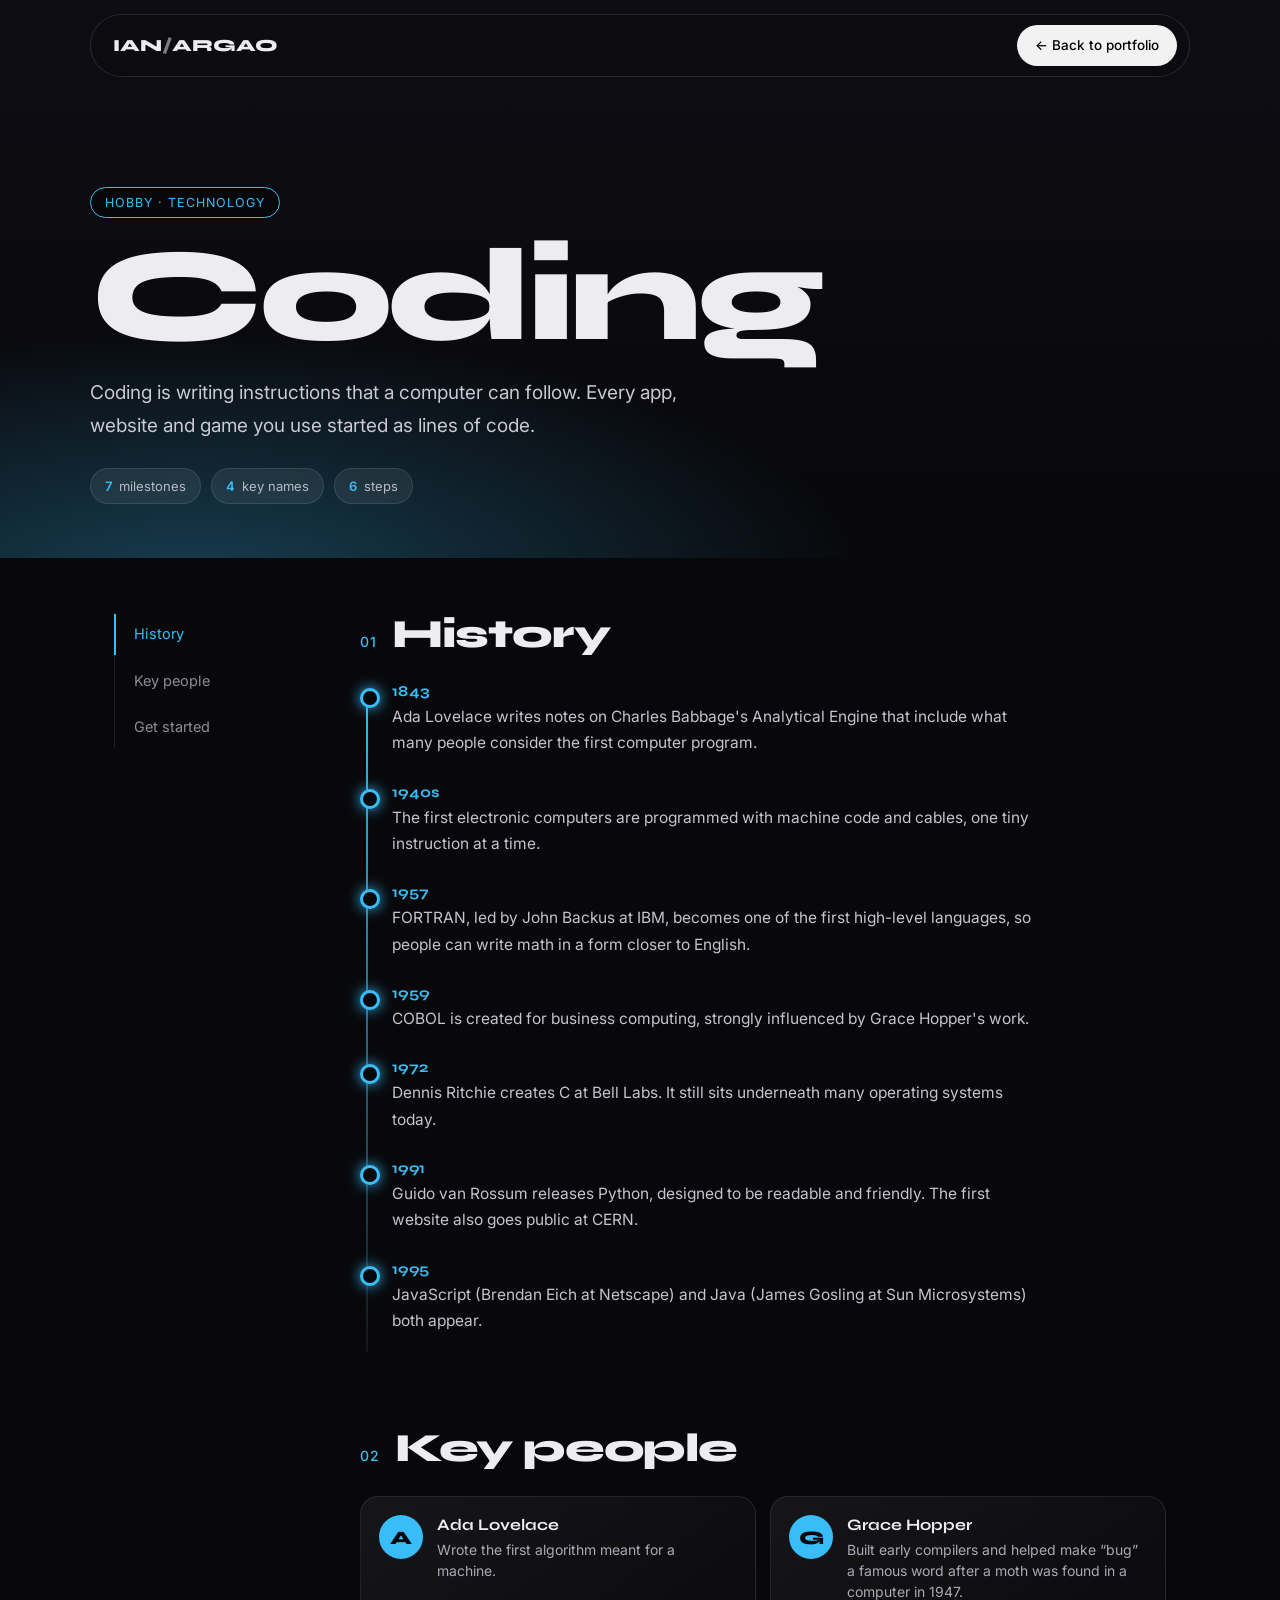
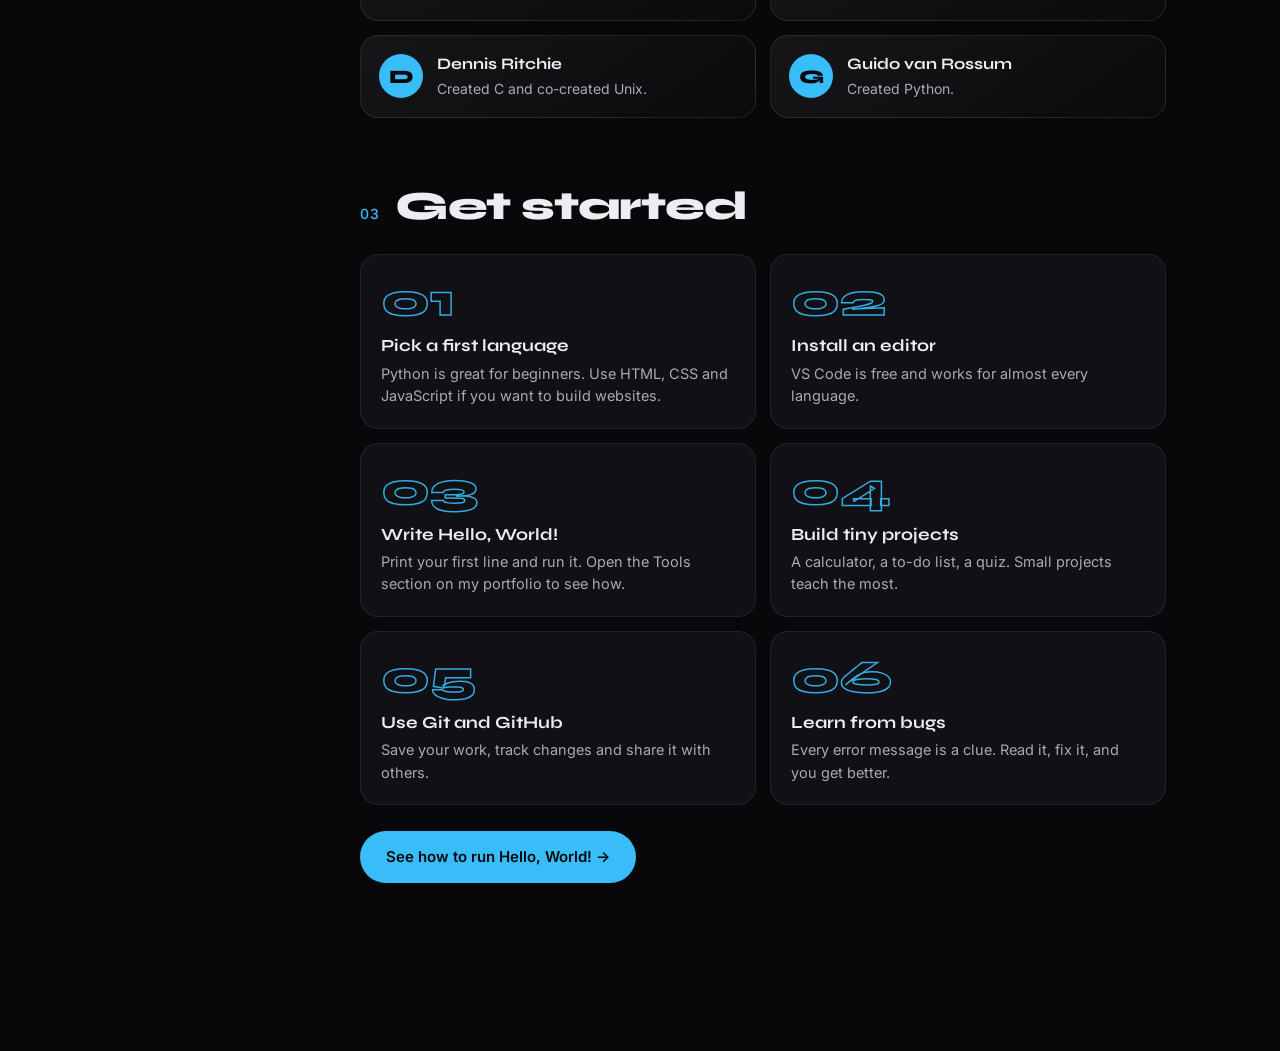
==== hobby.html @ 98737c6c "Change the design" ====
<!DOCTYPE html>
<html lang="en">
<head>
  <meta charset="utf-8">
  <meta name="viewport" content="width=device-width,initial-scale=1">
  <title>Hobby | Ian Argao</title>
  <link rel="preconnect" href="https://fonts.googleapis.com">
  <link href="https://fonts.googleapis.com/css2?family=Inter:wght@400;500;600&family=Syne:wght@700;800&display=swap" rel="stylesheet">
  <style>
*{box-sizing:border-box;margin:0;padding:0}html{scroll-behavior:smooth}
body{background:#08080b;color:#ececf1;font:16px/1.7 Inter,system-ui,sans-serif}
a{color:inherit;text-decoration:none}
.top{position:fixed;top:14px;left:50%;transform:translateX(-50%);z-index:30;width:min(1100px,calc(100% - 28px));
  display:flex;justify-content:space-between;align-items:center;padding:10px 12px 10px 22px;border-radius:999px;
  background:rgba(12,12,16,.65);-webkit-backdrop-filter:blur(14px);backdrop-filter:blur(14px);border:1px solid rgba(255,255,255,.12)}
.logo{font:800 17px/1 Syne,Inter,sans-serif;letter-spacing:-.01em}.logo span{opacity:.5}
.back{font-size:13.5px;padding:9px 18px;border-radius:999px;background:#f2f2f2;color:#000;font-weight:500;transition:.2s}
.back:hover{background:#fff;transform:translateX(-2px)}
.lang{display:none}.lang.on{display:block}
.hero{position:relative;min-height:62vh;display:flex;align-items:flex-end;padding:120px 24px 54px;overflow:hidden;
  background:linear-gradient(180deg,rgba(8,8,11,.35) 0%,rgba(8,8,11,.92) 85%,#08080b 100%),var(--img) center/cover,#101018}
.hero:before{content:"";position:absolute;inset:0;background:radial-gradient(ellipse 75% 65% at 15% 105%,var(--ac),transparent 70%);opacity:.3;pointer-events:none}
.hero-in{position:relative;max-width:1100px;margin:0 auto;width:100%}
.pill{display:inline-block;font-size:12.5px;letter-spacing:.08em;text-transform:uppercase;color:var(--ac);border:1px solid var(--ac);border-radius:999px;padding:4px 14px;margin-bottom:18px;background:rgba(0,0,0,.35)}
.hero h1{font:800 clamp(52px,11vw,132px)/.92 Syne,Inter,sans-serif;letter-spacing:-.04em;margin-bottom:20px}
.hero p{max-width:620px;font-size:clamp(16px,2vw,19px);color:#c9c9d2}
.stats{display:flex;flex-wrap:wrap;gap:10px;margin-top:26px}
.stats span{font-size:13px;color:#b9b9c4;padding:6px 14px;border-radius:999px;background:rgba(255,255,255,.07);border:1px solid rgba(255,255,255,.1)}
.stats b{color:var(--ac);font-weight:600;margin-right:3px}
.layout{max-width:1100px;margin:0 auto;padding:56px 24px 100px;display:grid;grid-template-columns:190px 1fr;gap:56px}
.side{position:sticky;top:96px;align-self:start;display:flex;flex-direction:column;gap:6px;border-left:1px solid rgba(255,255,255,.1)}
.side button{background:none;border:0;color:#8d8d99;font:inherit;font-size:14.5px;text-align:left;padding:8px 0 8px 18px;margin-left:-1px;border-left:2px solid transparent;cursor:pointer;transition:.2s}
.side button:hover{color:#fff}
.side button.on{color:var(--ac);border-left-color:var(--ac)}
section{scroll-margin-top:96px;margin-bottom:68px}
h2{display:flex;align-items:baseline;gap:14px;font:800 clamp(28px,4vw,40px)/1 Syne,Inter,sans-serif;letter-spacing:-.03em;margin-bottom:28px}
h2 span{font:500 14px/1 Inter,sans-serif;color:var(--ac);letter-spacing:.1em}
.tlw{position:relative;padding-left:32px}
.tlw:before{content:"";position:absolute;left:6px;top:8px;bottom:8px;width:2px;background:linear-gradient(var(--ac),rgba(255,255,255,.06))}
.ev{position:relative;padding-bottom:26px}
.ev:before{content:"";position:absolute;left:-32px;top:6px;width:14px;height:14px;border-radius:50%;background:#08080b;border:3px solid var(--ac);box-shadow:0 0 14px var(--ac)}
.ev em{display:block;font:normal 700 15px/1.2 Syne,Inter,sans-serif;color:var(--ac);letter-spacing:.02em;margin-bottom:4px}
.ev p{color:#c4c4ce;font-size:15.5px;max-width:640px}
.pcs{display:grid;grid-template-columns:repeat(2,1fr);gap:14px}
.pc{display:flex;gap:14px;align-items:flex-start;padding:18px;border-radius:18px;background:linear-gradient(145deg,rgba(255,255,255,.06),rgba(255,255,255,.015));border:1px solid rgba(255,255,255,.09)}
.pc i{flex:none;width:44px;height:44px;border-radius:50%;display:grid;place-items:center;font:800 19px Syne,Inter,sans-serif;font-style:normal;color:#08080b;background:var(--ac)}
.pc b{display:block;font:700 16px/1.25 Syne,Inter,sans-serif;margin-bottom:4px}
.pc span{font-size:14px;color:#a9a9b5;display:block;line-height:1.5}
.sts{display:grid;grid-template-columns:repeat(2,1fr);gap:14px}
.st{position:relative;padding:22px 20px 20px;border-radius:18px;background:#101015;border:1px solid rgba(255,255,255,.08);overflow:hidden}
.st u{display:block;text-decoration:none;font:800 46px/1 Syne,Inter,sans-serif;color:transparent;-webkit-text-stroke:1.5px var(--ac);margin-bottom:12px;opacity:.9}
.st b{display:block;font:700 17px/1.25 Syne,Inter,sans-serif;margin-bottom:6px}
.st p{font-size:14.5px;color:#a9a9b5;line-height:1.55}
.go{display:inline-block;margin-top:26px;padding:13px 26px;border-radius:999px;background:var(--ac);color:#08080b;font-weight:600;font-size:15px;transition:.2s}
.go:hover{transform:translateY(-2px);box-shadow:0 8px 28px -6px var(--ac)}
.rl{list-style:none;counter-reset:r;display:grid;gap:12px;padding:6px;border-radius:22px;background:linear-gradient(145deg,rgba(255,255,255,.05),transparent);border:1px solid rgba(255,255,255,.09)}
.rl li{counter-increment:r;display:grid;grid-template-columns:40px 1fr;gap:14px;align-items:start;padding:14px 16px;font-size:15.5px;color:#e6e6ec;border-radius:14px}
.rl li:nth-child(odd){background:rgba(255,255,255,.035)}
.rl li:before{content:counter(r);width:34px;height:34px;border-radius:10px;display:grid;place-items:center;font:700 14px Syne,Inter,sans-serif;color:#08080b;background:var(--ac)}
@media(max-width:860px){
  .layout{grid-template-columns:1fr;gap:28px;padding-top:30px}
  .side{position:sticky;top:76px;z-index:20;flex-direction:row;overflow-x:auto;border-left:0;gap:8px;padding:8px 0;background:#08080b}
  .side button{border:1px solid rgba(255,255,255,.12);border-radius:999px;padding:7px 16px;margin:0;white-space:nowrap}
  .side button.on{border-color:var(--ac)}
  .hero{min-height:54vh;padding-top:100px}
}
@media(max-width:620px){.pcs,.sts{grid-template-columns:1fr}.logo{font-size:15px}.top{padding-left:16px}}
@media(prefers-reduced-motion:reduce){html{scroll-behavior:auto}*{transition:none!important}}
</style>
</head>
<body>
<div class="top">
  <a class="logo" href="index.html">IAN<span>/</span>ARGAO</a>
  <a class="back" href="index.html#hobbies">&larr; Back to portfolio</a>
</div>
<article class="lang" id="coding" style="--ac:#38bdf8;--img:url('https://images.unsplash.com/photo-1515879218367-8466d910aaa4?auto=format&amp;fit=crop&amp;w=1600&amp;q=80')">
<header class="hero"><div class="hero-in">
  <span class="pill">Hobby · Technology</span>
  <h1>Coding</h1>
  <p>Coding is writing instructions that a computer can follow. Every app, website and game you use started as lines of code.</p>
  <div class="stats"><span><b>7</b> milestones</span><span><b>4</b> key names</span><span><b>6</b> steps</span></div>
</div></header>
<div class="layout">
  <aside class="side"><button type="button" data-t="coding-history">History</button><button type="button" data-t="coding-people">Key people</button><button type="button" data-t="coding-start">Get started</button></aside>
  <div class="content">
    <section id="coding-history"><h2><span>01</span>History</h2><div class="tlw"><div class="ev"><em>1843</em><p>Ada Lovelace writes notes on Charles Babbage's Analytical Engine that include what many people consider the first computer program.</p></div><div class="ev"><em>1940s</em><p>The first electronic computers are programmed with machine code and cables, one tiny instruction at a time.</p></div><div class="ev"><em>1957</em><p>FORTRAN, led by John Backus at IBM, becomes one of the first high-level languages, so people can write math in a form closer to English.</p></div><div class="ev"><em>1959</em><p>COBOL is created for business computing, strongly influenced by Grace Hopper's work.</p></div><div class="ev"><em>1972</em><p>Dennis Ritchie creates C at Bell Labs. It still sits underneath many operating systems today.</p></div><div class="ev"><em>1991</em><p>Guido van Rossum releases Python, designed to be readable and friendly. The first website also goes public at CERN.</p></div><div class="ev"><em>1995</em><p>JavaScript (Brendan Eich at Netscape) and Java (James Gosling at Sun Microsystems) both appear.</p></div></div></section>
    <section id="coding-people"><h2><span>02</span>Key people</h2><div class="pcs"><div class="pc"><i>A</i><div><b>Ada Lovelace</b><span>Wrote the first algorithm meant for a machine.</span></div></div><div class="pc"><i>G</i><div><b>Grace Hopper</b><span>Built early compilers and helped make “bug” a famous word after a moth was found in a computer in 1947.</span></div></div><div class="pc"><i>D</i><div><b>Dennis Ritchie</b><span>Created C and co-created Unix.</span></div></div><div class="pc"><i>G</i><div><b>Guido van Rossum</b><span>Created Python.</span></div></div></div></section>
    <section id="coding-start"><h2><span>03</span>Get started</h2><div class="sts"><div class="st"><u>01</u><b>Pick a first language</b><p>Python is great for beginners. Use HTML, CSS and JavaScript if you want to build websites.</p></div><div class="st"><u>02</u><b>Install an editor</b><p>VS Code is free and works for almost every language.</p></div><div class="st"><u>03</u><b>Write Hello, World!</b><p>Print your first line and run it. Open the Tools section on my portfolio to see how.</p></div><div class="st"><u>04</u><b>Build tiny projects</b><p>A calculator, a to-do list, a quiz. Small projects teach the most.</p></div><div class="st"><u>05</u><b>Use Git and GitHub</b><p>Save your work, track changes and share it with others.</p></div><div class="st"><u>06</u><b>Learn from bugs</b><p>Every error message is a clue. Read it, fix it, and you get better.</p></div></div><a class="go" href="language.html#python">See how to run Hello, World! &rarr;</a></section>
    
  </div>
</div>
</article>
<article class="lang" id="basketball" style="--ac:#fb923c;--img:url('https://images.unsplash.com/photo-1546519638-68e109498ffc?auto=format&amp;fit=crop&amp;w=1600&amp;q=80')">
<header class="hero"><div class="hero-in">
  <span class="pill">Hobby · Sport</span>
  <h1>Basketball</h1>
  <p>Basketball is a fast team sport where two teams try to throw a ball through the other team's hoop.</p>
  <div class="stats"><span><b>6</b> milestones</span><span><b>4</b> key names</span><span><b>4</b> steps</span><span><b>8</b> rules</span></div>
</div></header>
<div class="layout">
  <aside class="side"><button type="button" data-t="basketball-history">History</button><button type="button" data-t="basketball-people">Key people</button><button type="button" data-t="basketball-start">Get started</button><button type="button" data-t="basketball-rules">Rules</button></aside>
  <div class="content">
    <section id="basketball-history"><h2><span>01</span>History</h2><div class="tlw"><div class="ev"><em>1891</em><p>Dr. James Naismith invents basketball at the YMCA Training School in Springfield, Massachusetts. The first games used a peach basket as the goal.</p></div><div class="ev"><em>1891</em><p>Naismith writes the first 13 rules of the game.</p></div><div class="ev"><em>1932</em><p>FIBA, the international basketball federation, is founded.</p></div><div class="ev"><em>1936</em><p>Men's basketball becomes an Olympic sport at the Berlin Games.</p></div><div class="ev"><em>1946</em><p>The BAA is founded in the United States. It becomes the NBA after merging with the NBL in 1949.</p></div><div class="ev"><em>1975</em><p>The Philippine Basketball Association (PBA) starts, the first professional basketball league in Asia.</p></div></div></section>
    <section id="basketball-people"><h2><span>02</span>Key people</h2><div class="pcs"><div class="pc"><i>J</i><div><b>James Naismith</b><span>Inventor of basketball.</span></div></div><div class="pc"><i>F</i><div><b>FIBA</b><span>Runs international competitions and the world rules.</span></div></div><div class="pc"><i>N</i><div><b>NBA</b><span>The most famous pro league in the world.</span></div></div><div class="pc"><i>P</i><div><b>PBA</b><span>The pro league of the Philippines, where basketball is a national passion.</span></div></div></div></section>
    <section id="basketball-start"><h2><span>03</span>Get started</h2><div class="sts"><div class="st"><u>01</u><b>Learn the basics</b><p>Dribbling, passing, shooting and defense. Practice each one slowly first.</p></div><div class="st"><u>02</u><b>Practice shooting form</b><p>Eyes on the hoop, elbow under the ball, follow through with a flick of the wrist.</p></div><div class="st"><u>03</u><b>Play small games</b><p>1-on-1 or 3-on-3 helps you learn faster than only running drills.</p></div><div class="st"><u>04</u><b>Watch and learn</b><p>Watching games teaches spacing, teamwork and decision making.</p></div></div></section>
    <section id="basketball-rules"><h2><span>04</span>Rules</h2><ol class="rl"><li>Each team has 5 players on the court.</li><li>A game has 4 quarters: 10 minutes in FIBA, 12 minutes in the NBA. A tied game goes to overtime.</li><li>A normal basket is worth 2 points, a shot from behind the 3-point line is worth 3, and a free throw is worth 1.</li><li>You must dribble the ball when you move. Taking too many steps without dribbling is a travel, and stopping and starting again is a double dribble.</li><li>A team must shoot within 24 seconds (the shot clock).</li><li>Pushing, hitting or holding is a foul. Too many fouls and the player must leave the game (5 in FIBA, 6 in the NBA).</li><li>When the ball goes outside the lines, the other team gets it.</li><li>The hoop is 10 feet (3.05 meters) above the floor.</li></ol></section>
  </div>
</div>
</article>
<article class="lang" id="anime" style="--ac:#f472b6;--img:url('https://cdn-2.quibey.com/pfp/f878c011-aa70-40cc-969d-c46aca7443db-anime-guy-with-silver-hair-unique-anime-guy-pfp-4.png')">
<header class="hero"><div class="hero-in">
  <span class="pill">Hobby · Entertainment</span>
  <h1>Anime</h1>
  <p>Anime is animation made in Japan. It covers every kind of story: action, comedy, romance, sports, and deep stories about life.</p>
  <div class="stats"><span><b>6</b> milestones</span><span><b>3</b> key names</span><span><b>4</b> steps</span></div>
</div></header>
<div class="layout">
  <aside class="side"><button type="button" data-t="anime-history">History</button><button type="button" data-t="anime-people">Key people</button><button type="button" data-t="anime-start">Get started</button></aside>
  <div class="content">
    <section id="anime-history"><h2><span>01</span>History</h2><div class="tlw"><div class="ev"><em>1910s</em><p>The first Japanese animated films appear, short experiments made by early animators.</p></div><div class="ev"><em>1960s</em><p>Osamu Tezuka, often called the “God of Manga”, helps shape the style with Astro Boy, which started on TV in 1963.</p></div><div class="ev"><em>1985</em><p>Studio Ghibli is founded by Hayao Miyazaki and Isao Takahata, with producer Toshio Suzuki.</p></div><div class="ev"><em>1988</em><p>Akira shows the world that anime can be bold and cinematic.</p></div><div class="ev"><em>1990s</em><p>Series like Dragon Ball and Sailor Moon are watched around the world.</p></div><div class="ev"><em>2000s on</em><p>Streaming makes anime easy to watch anywhere, and it becomes a global culture.</p></div></div></section>
    <section id="anime-people"><h2><span>02</span>Key people</h2><div class="pcs"><div class="pc"><i>O</i><div><b>Osamu Tezuka</b><span>Pioneer of modern manga and TV anime.</span></div></div><div class="pc"><i>H</i><div><b>Hayao Miyazaki</b><span>Director of Spirited Away and co-founder of Studio Ghibli.</span></div></div><div class="pc"><i>M</i><div><b>Manga artists</b><span>Many anime start as manga, the Japanese comics.</span></div></div></div></section>
    <section id="anime-start"><h2><span>03</span>Get started</h2><div class="sts"><div class="st"><u>01</u><b>Pick a genre</b><p>Shonen (action), slice of life, sports, romance, fantasy, sci-fi. Start with what you already like.</p></div><div class="st"><u>02</u><b>Choose sub or dub</b><p>Sub keeps the Japanese voices with subtitles. Dub is dubbed in your language.</p></div><div class="st"><u>03</u><b>Use legal streaming</b><p>Official platforms support the creators who make the shows.</p></div><div class="st"><u>04</u><b>Look for the life values</b><p>Many anime teach friendship, hard work, never giving up and facing failure. That is why I like them.</p></div></div></section>
    
  </div>
</div>
</article>
<article class="lang" id="webdesign" style="--ac:#a78bfa;--img:url('https://images.unsplash.com/photo-1547658719-da2b51169166?auto=format&amp;fit=crop&amp;w=1600&amp;q=80')">
<header class="hero"><div class="hero-in">
  <span class="pill">Hobby · Design</span>
  <h1>Creative web design</h1>
  <p>Creative web design is making websites that look good and feel good to use, with animations, colors and ideas that surprise people.</p>
  <div class="stats"><span><b>6</b> milestones</span><span><b>4</b> key names</span><span><b>6</b> steps</span></div>
</div></header>
<div class="layout">
  <aside class="side"><button type="button" data-t="webdesign-history">History</button><button type="button" data-t="webdesign-people">Key people</button><button type="button" data-t="webdesign-start">Get started</button></aside>
  <div class="content">
    <section id="webdesign-history"><h2><span>01</span>History</h2><div class="tlw"><div class="ev"><em>1991</em><p>Tim Berners-Lee puts the first website online at CERN. Pages were plain text with links.</p></div><div class="ev"><em>1994</em><p>Håkon Wium Lie proposes CSS, so style can be separated from content.</p></div><div class="ev"><em>1996</em><p>CSS1 becomes an official recommendation.</p></div><div class="ev"><em>Late 1990s</em><p>Flash animations make the web more playful, but need a plugin.</p></div><div class="ev"><em>2010</em><p>Ethan Marcotte names “responsive web design”: one site that fits every screen.</p></div><div class="ev"><em>2016</em><p>Figma launches (Dylan Field and Evan Wallace), making design tools run in the browser.</p></div></div></section>
    <section id="webdesign-people"><h2><span>02</span>Key people</h2><div class="pcs"><div class="pc"><i>T</i><div><b>Tim Berners-Lee</b><span>Invented the World Wide Web.</span></div></div><div class="pc"><i>H</i><div><b>Håkon Wium Lie</b><span>Proposed CSS.</span></div></div><div class="pc"><i>E</i><div><b>Ethan Marcotte</b><span>Introduced responsive design.</span></div></div><div class="pc"><i>F</i><div><b>Figma team</b><span>Made design collaborative and online.</span></div></div></div></section>
    <section id="webdesign-start"><h2><span>03</span>Get started</h2><div class="sts"><div class="st"><u>01</u><b>Start with an idea</b><p>Who is the page for? A gift, a portfolio, a card for a teacher. The idea comes first.</p></div><div class="st"><u>02</u><b>Sketch the layout</b><p>On paper or in Figma. Decide where the text and images go.</p></div><div class="st"><u>03</u><b>Pick colors and fonts</b><p>Use two or three colors and one or two fonts. Keep it simple.</p></div><div class="st"><u>04</u><b>Build with HTML, CSS and JavaScript</b><p>HTML for structure, CSS for style, JavaScript for motion.</p></div><div class="st"><u>05</u><b>Add animation carefully</b><p>Small movements feel nice. Too many are distracting.</p></div><div class="st"><u>06</u><b>Test on a phone</b><p>Most people will open it on their phone.</p></div></div><a class="go" href="language.html#html">Learn how to run HTML &rarr;</a></section>
    
  </div>
</div>
</article>
<article class="lang" id="music" style="--ac:#1ed760;--img:url('[data-uri]')">
<header class="hero"><div class="hero-in">
  <span class="pill">Hobby · Art</span>
  <h1>Music</h1>
  <p>Music is sound organized into rhythm, melody and harmony. I listen when I'm relaxing, studying or coding.</p>
  <div class="stats"><span><b>8</b> milestones</span><span><b>3</b> key names</span><span><b>5</b> steps</span></div>
</div></header>
<div class="layout">
  <aside class="side"><button type="button" data-t="music-history">History</button><button type="button" data-t="music-people">Key people</button><button type="button" data-t="music-start">Get started</button></aside>
  <div class="content">
    <section id="music-history"><h2><span>01</span>History</h2><div class="tlw"><div class="ev"><em>About 40,000 years ago</em><p>Some of the oldest known instruments, bone flutes, are made by early humans in what is now Germany.</p></div><div class="ev"><em>Ancient Greece</em><p>The word “music” comes from the Greek word for the arts of the Muses.</p></div><div class="ev"><em>About 1000s</em><p>Guido of Arezzo helps create the music staff, so songs can be written down and learned.</p></div><div class="ev"><em>1877</em><p>Thomas Edison invents the phonograph, the first machine to record and play back sound.</p></div><div class="ev"><em>1979</em><p>Sony releases the Walkman, and people start carrying music everywhere.</p></div><div class="ev"><em>1982</em><p>The compact disc (CD) is released.</p></div><div class="ev"><em>2001</em><p>Apple launches the iPod, and digital music takes off.</p></div><div class="ev"><em>2008</em><p>Spotify launches in Sweden, created by Daniel Ek and Martin Lorentzon.</p></div></div></section>
    <section id="music-people"><h2><span>02</span>Key people</h2><div class="pcs"><div class="pc"><i>G</i><div><b>Guido of Arezzo</b><span>Helped develop music notation.</span></div></div><div class="pc"><i>T</i><div><b>Thomas Edison</b><span>Invented the phonograph.</span></div></div><div class="pc"><i>D</i><div><b>Daniel Ek and Martin Lorentzon</b><span>Founded Spotify.</span></div></div></div></section>
    <section id="music-start"><h2><span>03</span>Get started</h2><div class="sts"><div class="st"><u>01</u><b>Build playlists</b><p>One for studying, one for coding, one for relaxing. Music changes your mood.</p></div><div class="st"><u>02</u><b>Listen with attention</b><p>Try to hear each instrument and the lyrics, not just the beat.</p></div><div class="st"><u>03</u><b>Try an instrument</b><p>Guitar, keyboard or ukulele are good starts. Learn a few chords first.</p></div><div class="st"><u>04</u><b>Learn the basics</b><p>Beat, rhythm, melody and harmony are the four ideas behind most songs.</p></div><div class="st"><u>05</u><b>Share what you love</b><p>Songs are better when you share them.</p></div></div></section>
    
  </div>
</div>
</article>
<article class="lang" id="rubiks" style="--ac:#facc15;--img:url('https://a.allegroimg.com/original/1186ab/64e06f784b9dbf3ba6a0d94637cf/KOSTKA-RUBIKA-ORYGINALNA-RUBIK-S-KLASYCZNA-3X3-Stan-opakowania-oryginalne')">
<header class="hero"><div class="hero-in">
  <span class="pill">Hobby · Puzzle and sport</span>
  <h1>Rubik's Cube</h1>
  <p>The Rubik's Cube is a 3×3×3 twisting puzzle. The goal is to make each of the six faces a single color.</p>
  <div class="stats"><span><b>6</b> milestones</span><span><b>3</b> key names</span><span><b>5</b> steps</span><span><b>7</b> rules</span></div>
</div></header>
<div class="layout">
  <aside class="side"><button type="button" data-t="rubiks-history">History</button><button type="button" data-t="rubiks-people">Key people</button><button type="button" data-t="rubiks-start">Get started</button><button type="button" data-t="rubiks-rules">Rules</button></aside>
  <div class="content">
    <section id="rubiks-history"><h2><span>01</span>History</h2><div class="tlw"><div class="ev"><em>1974</em><p>Ernő Rubik, a Hungarian architecture professor in Budapest, invents the cube. He called it the Magic Cube.</p></div><div class="ev"><em>1980</em><p>The toy is sold worldwide as Rubik's Cube.</p></div><div class="ev"><em>1982</em><p>The first World Championship is held in Budapest.</p></div><div class="ev"><em>2003</em><p>The World Cube Association (WCA) is founded to run speedcubing competitions.</p></div><div class="ev"><em>2010</em><p>Computers prove that any scramble can be solved in 20 moves or fewer.</p></div><div class="ev"><em>Today</em><p>The best speedcubers solve it in under 4 seconds.</p></div></div></section>
    <section id="rubiks-people"><h2><span>02</span>Key people</h2><div class="pcs"><div class="pc"><i>E</i><div><b>Ernő Rubik</b><span>Inventor of the cube.</span></div></div><div class="pc"><i>W</i><div><b>WCA</b><span>Organizes official speedcubing and sets the rules.</span></div></div><div class="pc"><i>S</i><div><b>Speedcubers</b><span>People who solve the cube as fast as they can.</span></div></div></div></section>
    <section id="rubiks-start"><h2><span>03</span>Get started</h2><div class="sts"><div class="st"><u>01</u><b>Learn the notation</b><p>R, L, U, D, F, B mean turning the right, left, up, down, front and back faces clockwise. A ' means counter-clockwise, and a 2 means turn twice.</p></div><div class="st"><u>02</u><b>Solve the first layer</b><p>Make a white cross, then place the white corners.</p></div><div class="st"><u>03</u><b>Solve the middle layer</b><p>Move the four edge pieces into place.</p></div><div class="st"><u>04</u><b>Solve the last layer</b><p>Make the yellow cross, place the corners, then orient them.</p></div><div class="st"><u>05</u><b>Practice</b><p>Use the same steps again and again. Speed comes from repetition.</p></div></div></section>
    <section id="rubiks-rules"><h2><span>04</span>Rules</h2><ol class="rl"><li>The cube has 6 faces. Each face should end up as one solid color.</li><li>In WCA competitions, you get 15 seconds to inspect the scrambled cube before solving.</li><li>The timer starts when you lift your hands and stops when you touch it again.</li><li>You can only turn the cube with your hands. You cannot take it apart.</li><li>If the cube is not solved at the end, the result is a DNF (did not finish).</li><li>Small misalignments at the end can add a 2-second penalty.</li><li>Competitors solve the same scramble, and your average of five solves is often what counts.</li></ol></section>
  </div>
</div>
</article>
<article class="lang" id="chess" style="--ac:#e5e7eb;--img:url('https://images.unsplash.com/photo-1586165368502-1bad197a6461?auto=format&amp;fit=crop&amp;w=1600&amp;q=80')">
<header class="hero"><div class="hero-in">
  <span class="pill">Hobby · Mind sport</span>
  <h1>Chess</h1>
  <p>Chess is a two-player strategy game on a board of 64 squares. The goal is to checkmate the other player's king.</p>
  <div class="stats"><span><b>7</b> milestones</span><span><b>3</b> key names</span><span><b>5</b> steps</span><span><b>8</b> rules</span></div>
</div></header>
<div class="layout">
  <aside class="side"><button type="button" data-t="chess-history">History</button><button type="button" data-t="chess-people">Key people</button><button type="button" data-t="chess-start">Get started</button><button type="button" data-t="chess-rules">Rules</button></aside>
  <div class="content">
    <section id="chess-history"><h2><span>01</span>History</h2><div class="tlw"><div class="ev"><em>About 6th century</em><p>A game called chaturanga is played in India. It is the ancestor of chess.</p></div><div class="ev"><em>Around 600s</em><p>The game spreads to Persia as shatranj, and later across the Arab world.</p></div><div class="ev"><em>Around 1000</em><p>Chess reaches Europe.</p></div><div class="ev"><em>Around 1475</em><p>The modern rules appear, with the powerful queen and bishop.</p></div><div class="ev"><em>1886</em><p>Wilhelm Steinitz becomes the first official World Chess Champion.</p></div><div class="ev"><em>1924</em><p>FIDE, the international chess federation, is founded.</p></div><div class="ev"><em>1997</em><p>IBM's Deep Blue beats world champion Garry Kasparov in a match.</p></div></div></section>
    <section id="chess-people"><h2><span>02</span>Key people</h2><div class="pcs"><div class="pc"><i>W</i><div><b>Wilhelm Steinitz</b><span>First official World Champion.</span></div></div><div class="pc"><i>F</i><div><b>FIDE</b><span>Runs international chess and the rules.</span></div></div><div class="pc"><i>G</i><div><b>Garry Kasparov</b><span>World champion who played Deep Blue.</span></div></div></div></section>
    <section id="chess-start"><h2><span>03</span>Get started</h2><div class="sts"><div class="st"><u>01</u><b>Set up the board</b><p>Each player starts with 16 pieces. The board must have a white square at each player's right-hand corner. The queen goes on her own color.</p></div><div class="st"><u>02</u><b>Learn how pieces move</b><p>Practice each piece one at a time.</p></div><div class="st"><u>03</u><b>Control the center</b><p>Use your pawns and knights to take the middle squares early.</p></div><div class="st"><u>04</u><b>Develop your pieces</b><p>Move knights and bishops out before moving the same piece twice.</p></div><div class="st"><u>05</u><b>Protect your king</b><p>Castle early, then look for your opponent's mistakes.</p></div></div></section>
    <section id="chess-rules"><h2><span>04</span>Rules</h2><ol class="rl"><li>Each player has 1 king, 1 queen, 2 rooks, 2 bishops, 2 knights and 8 pawns. White moves first, then players take turns.</li><li>The king moves one square in any direction. The queen moves any number of squares in any direction.</li><li>The rook moves in straight lines. The bishop moves diagonally. The knight moves in an L shape and can jump over pieces.</li><li>The pawn moves forward one square (two on its first move) and captures diagonally.</li><li>A pawn that reaches the other end is promoted, usually into a queen.</li><li>Special moves: castling (king and rook move together) and en passant (a special pawn capture).</li><li>Check means the king is attacked. Checkmate means it cannot escape, and the game ends.</li><li>The game is a draw by stalemate (no legal move but not in check), agreement, or repeating positions.</li></ol></section>
  </div>
</div>
</article>

<script>
var NAMES={"coding":"Coding","basketball":"Basketball","anime":"Anime","webdesign":"Creative web design","music":"Music","rubiks":"Rubik's Cube","chess":"Chess"};
function cur(){var id=location.hash.slice(1).toLowerCase();return NAMES[id]?id:"coding"}
function show(){
  var id=cur();
  document.querySelectorAll(".lang").forEach(function(a){a.classList.toggle("on",a.id===id)});
  document.title=NAMES[id]+" | Ian Argao";
  window.scrollTo(0,0);spy();
}
function spy(){
  var a=document.querySelector(".lang.on");if(!a)return;
  var secs=a.querySelectorAll(".content section"),on=null;
  secs.forEach(function(s){if(s.getBoundingClientRect().top<160)on=s.id});
  a.querySelectorAll(".side button").forEach(function(b,i){b.classList.toggle("on",on?b.dataset.t===on:i===0)});
}
document.addEventListener("click",function(e){
  var b=e.target.closest(".side button");if(!b)return;
  var t=document.getElementById(b.dataset.t);if(t)t.scrollIntoView({behavior:"smooth",block:"start"});
});
window.addEventListener("scroll",spy,{passive:true});
window.addEventListener("hashchange",show);
show();
</script>
</body>
</html>
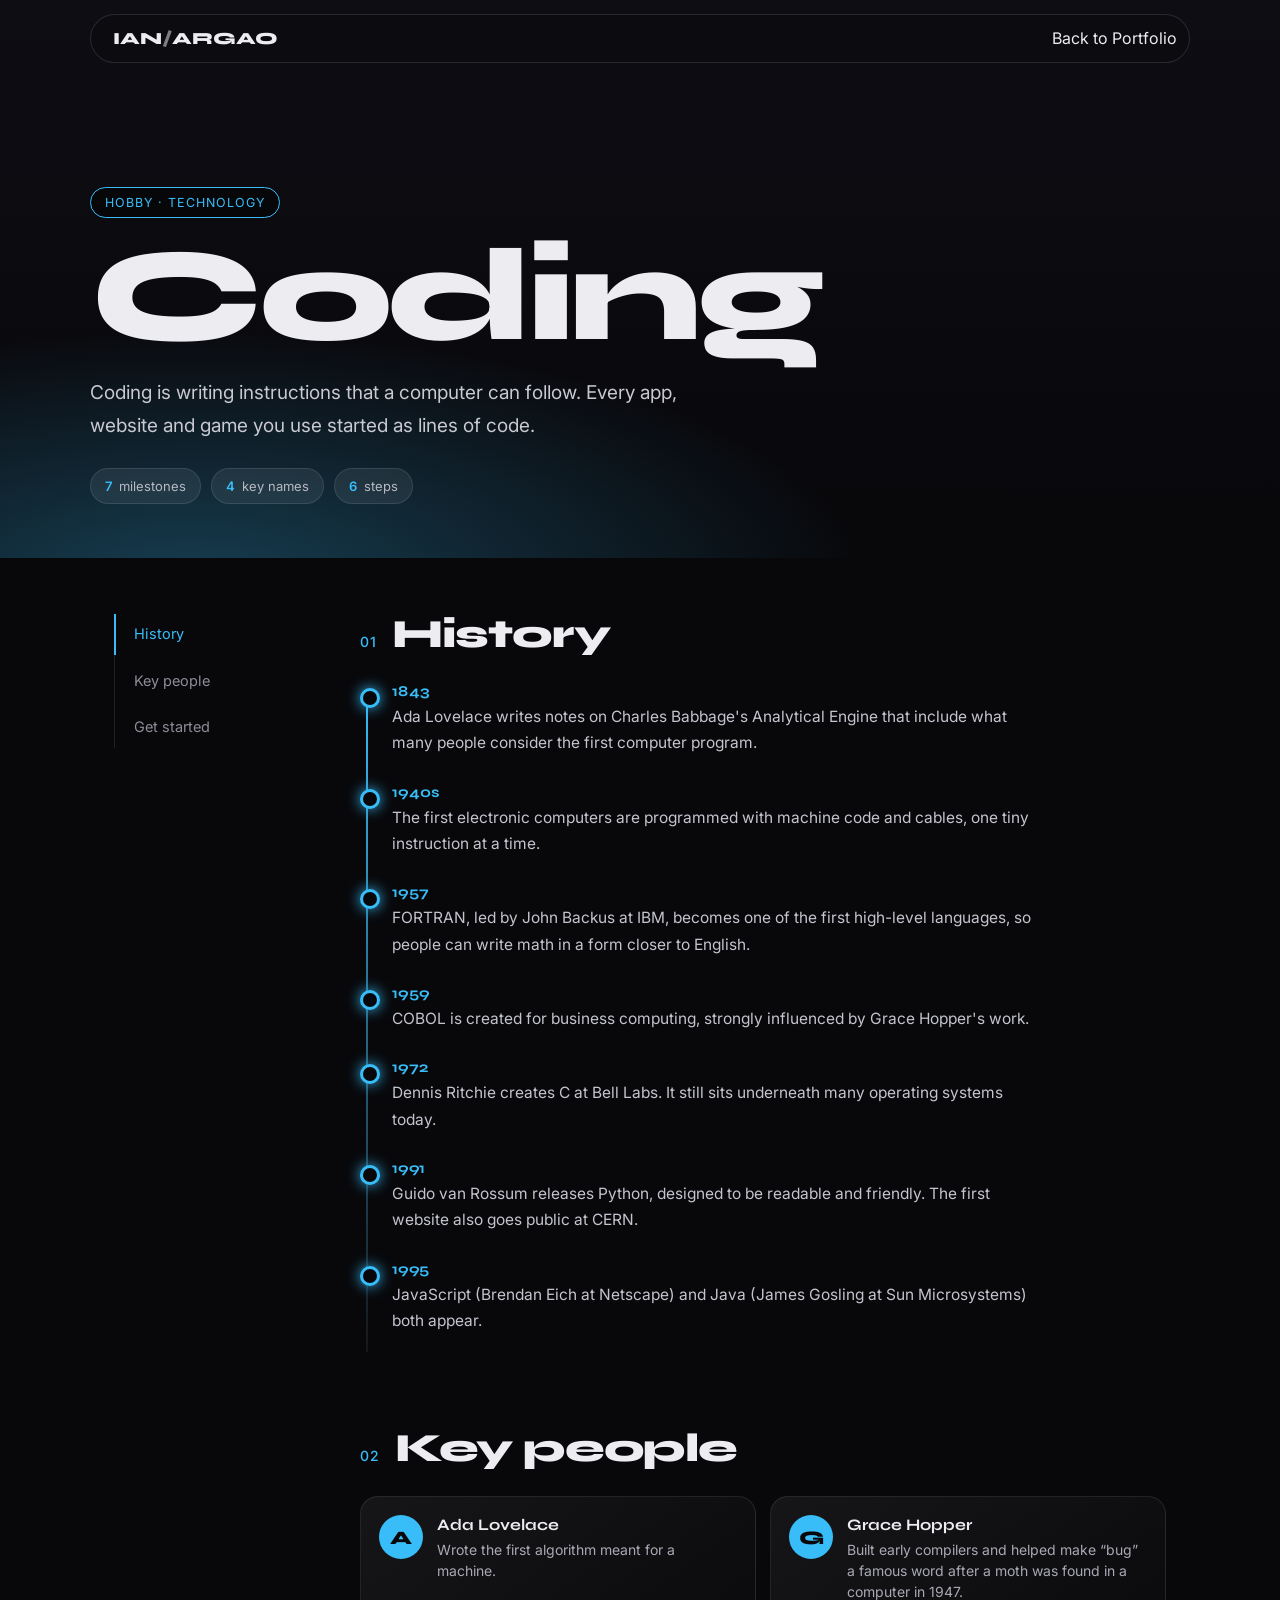
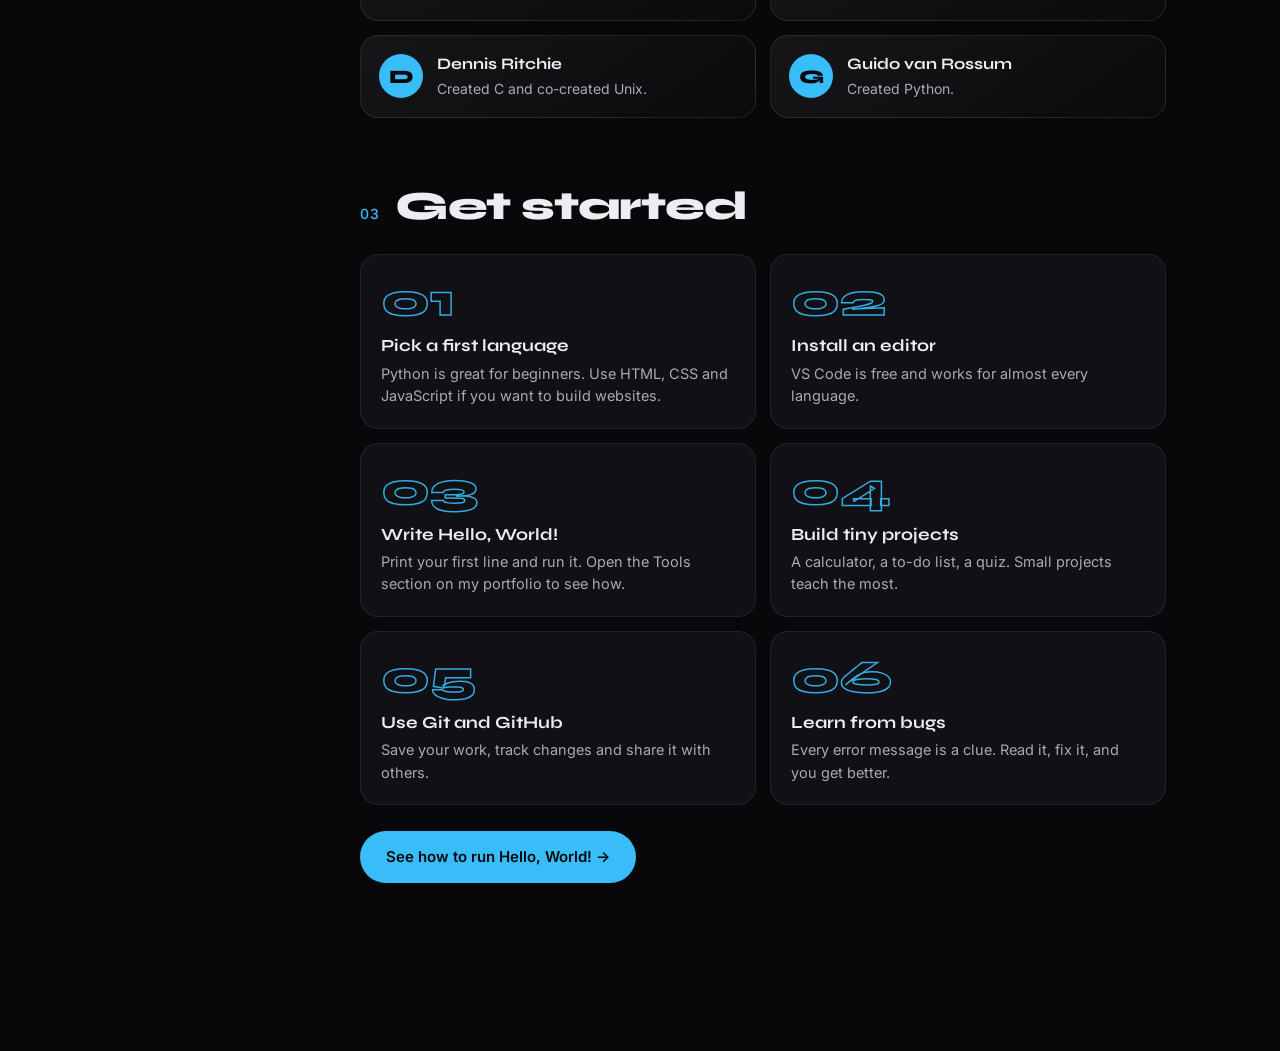
==== commit 1daf3a94: "Improve portfolio readability and navigation" ====
--- a/hobby.html
+++ b/hobby.html
@@ -71,7 +71,7 @@
 <body>
 <div class="top">
   <a class="logo" href="index.html">IAN<span>/</span>ARGAO</a>
-  <a class="back" href="index.html#hobbies">&larr; Back to portfolio</a>
+  <a href="index.html#hobbies">Back to Portfolio</a>
 </div>
 <article class="lang" id="coding" style="--ac:#38bdf8;--img:url('https://images.unsplash.com/photo-1515879218367-8466d910aaa4?auto=format&amp;fit=crop&amp;w=1600&amp;q=80')">
 <header class="hero"><div class="hero-in">
